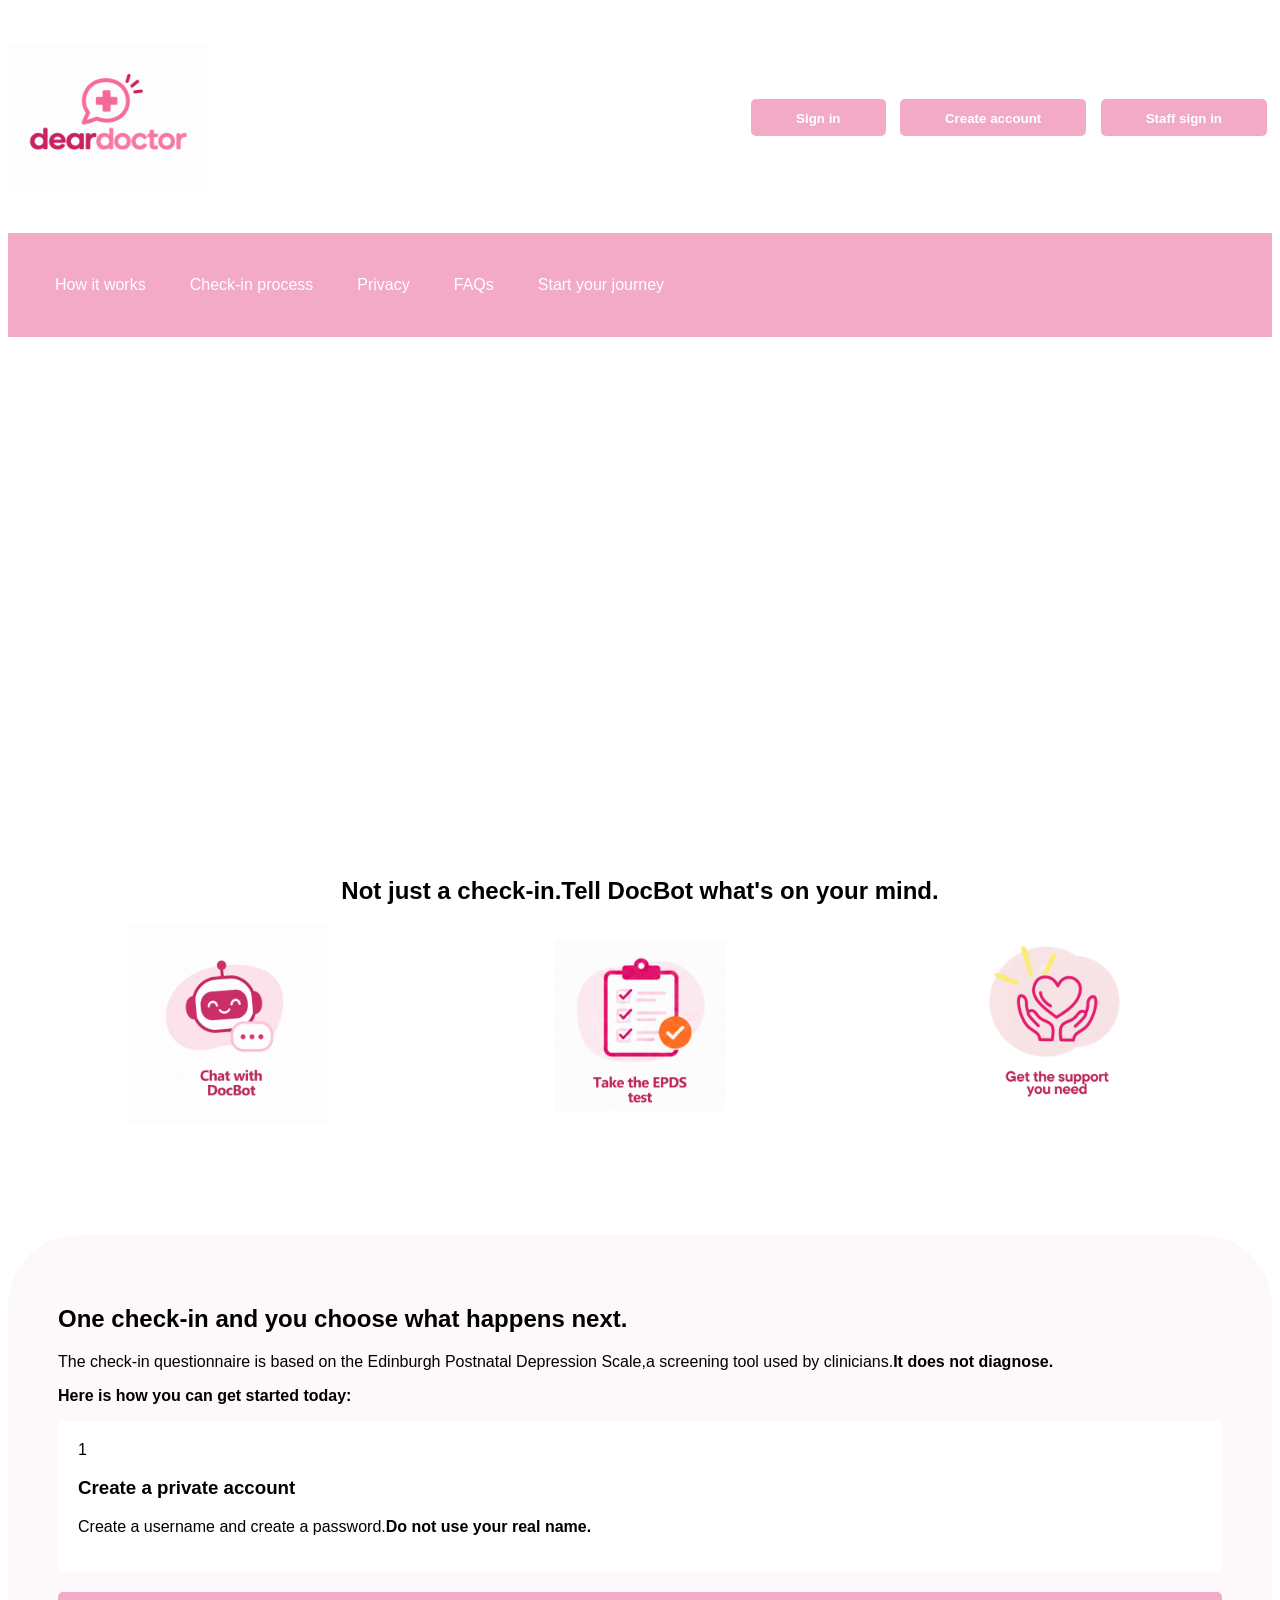
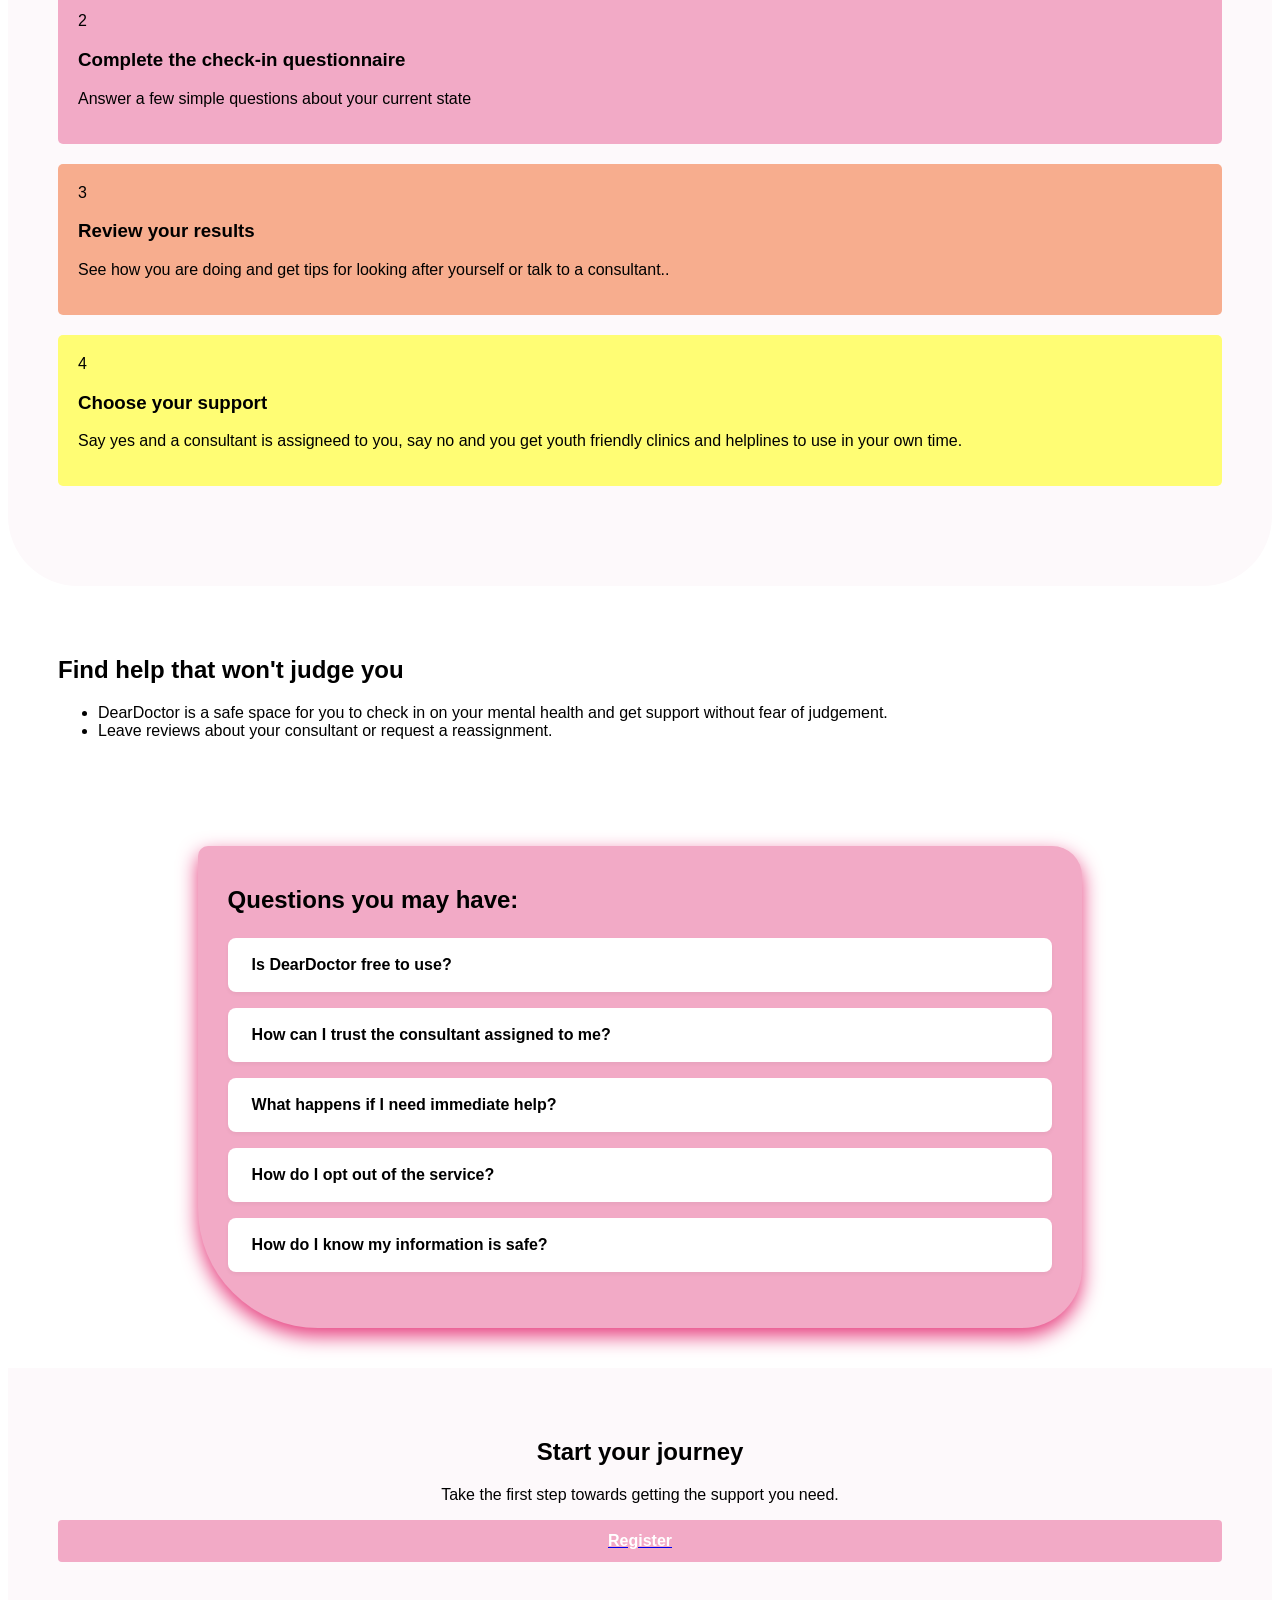
==== index.html @ 6993724a "Add DearDoctor pages and assets Co-authored-by: Copilot <223556219+Copilot@users.noreply.github.com>" ====
<!DOCTYPE html>
<html lang="en">
<head>
    <meta charset="UTF-8">
    <meta name="viewport" content="width=device-width, initial-scale=1.0">
    <title>DearDoctor</title>
    <link rel="icon" type="image/png" href="images/Favicon.png">
    <link rel="stylesheet" href="style.css">
</head>
<body>
    <header class="site-header">
            <div class="logo"><img src="images/DearDoctor%20logo.png" alt="DearDoctor"></div>
            <div class="header-auth-buttons">
                <a href="signin.html" class="nav-btn signin-button"><button class="nav-btn">Sign in</button></a>
                <a href="register.html" class="nav-btn create-account-btn"><button class="nav-btn">Create account</button></a>
                <a href="staff.html"class="nav-btn consultant-btn"><button class="nav-btn">Staff sign in</button></a>
            </div>
    <link rel="stylesheet" href="style.css">
    </header>
     <nav class="navigation-panel">
        <div class="nav-group">
            <span class="nav-category"></span>
            <div class="container">
                <a href="#how-it-works">How it works</a>
                <a href="#checkin-process">Check-in process</a>
                <a href="#privacy">Privacy</a>
                <a href="#faqs">FAQs</a>
                <a href="#help">Start your journey</a>
            </div>
        </div>
    </nav>
    <section>
        <div class="intro-flex">
         <h1>You are not alone, help us help you.</h1>
         <p style="text-align:center">Check in on how you are feeling and talk about whatever is on your mind, from sleepless nights to overwhelming feelings.</p>
        </div>
    </section>
    <section id="how-it-works" class="how-it-works">
        <h2><strong>Not just a check-in.Tell DocBot what's on your mind.</strong></h2>
    <div class="how-it-works-flex">          
      
        <div class="how-it-works-card">
            <img src="images/DocBot.png" alt="Chat with DocBot">
        </div>
        <div class="how-it-works-card">
            <img src="images/EPDS.png" alt="Results">
        </div>
        <div class="how-it-works-card">
            <img src="images/support.png" alt="Support">
        </div>
    </div>
    </section>
    <section id="checkin-process" class="checkin-process">
        <h2><strong>One check-in and you choose what happens next.</strong></h2>
        <p>The check-in questionnaire is based on the Edinburgh Postnatal Depression Scale,a screening tool used by clinicians.<strong>It does not diagnose.</strong></p>
        <p><strong>Here is how you can get started today:</strong></p>
        <div class="step-grid">
            <div class="step-card">
                <span class="step-number">1</span>
                <h3>Create a private account</h3>
                <p>Create a username and create a password.<strong>Do not use your real name.</strong></p>
            </div>
            <div class =step-card>
                <span class="step-number">2</span>
                <h3>Complete the check-in questionnaire</h3>
                <p>Answer a few simple questions about your current state</p>
            </div>
            <div class=step-card>
                <span class="step-number">3</span>
                <h3>Review your results</h3>
                <p>See how you are doing and get tips for looking after yourself or talk to a consultant..</p>
            </div>
            <div class="step-card">
                <span class="step-number">4</span>
                <h3>Choose your support</h3>
                <p>Say yes and a consultant is assigneed to you, say no and you get youth friendly clinics and helplines to use in your own time.</p>
            </div>
        </div>
    </section>
<section id="privacy" class="privacy">
    <h2><strong>Find help that won't judge you</strong></h2>
    <ul>
        <li>DearDoctor is a safe space for you to check in on your mental health and get support without fear of judgement.</li>
        <li>Leave reviews about your consultant or  request a reassignment.</li>
    </ul>
</section>
<section id="faqs" class="FAQs">
<div class="faq-section">
    <h2><strong>Questions you may have:</strong></h2>
    <details class="faq-item">
        <summary>Is DearDoctor free to use?</summary>
        <p>Yes, DearDoctor is absolutely free to use. We  strive to provide all standard features for free to ensure that financial issues do not come between you and the care you need.</p>
    </details>
    <details class="faq-item">
        <summary>How can I trust the consultant assigned to me?</summary>
        <p>All our consultants are qualified and assesed before being onboarded to the program. Their credentials are verified by both the Ministry of Health and the Counsellors and Psychologists board so you are guaranteed to receive quality help!</p>
    </details>
    <details class="faq-item">
        <summary>What happens if I need immediate help?</summary>
        <p>DearDoctor <strong>is not a crisis intervention service</strong>. For immediate help, please call  116 or your local helpline.Docbot also provides suggestions for youth friendly institutions you can visit.For ongoing support, you can reach out to your consultant once they start the communication process.</p>
    </details>
    <details class="faq-item">
        <summary>How do I opt out of the service?</summary>
        <p>You can opt out of the service at any time by deleting your account.All your information will be permanently cleared from our database.</p>
    </details>
    <details class="faq-item">
        <summary>How do I know my information is safe?</summary>
        <p>DearDoctor takes your privacy seriously. All your information is encrypted and stored securely. We adhere to strict data protection policies to ensure that your personal details remain confidential.</p>
    </details>
</div>
</section>
<div id="help" class="help">
    <h2 style="text-align:center;"><strong>Start your journey</strong></h2>
    <p style="text-align:center;">Take the first step towards getting the support you need.</p>
    <a href="register.html"><button class="signin-btn">Register</button></a>
</div>

</body>
</html>
---- style.css ----
@keyframes fade-in-up {
  from {
    opacity: 0;
    transform: translateY(50px);
  }
  to {
    opacity: 1;
    transform: translateY(0);
  }
}
body{
  font-family:"Segoe UI", Arial, Helvetica, sans-serif;
  background-color:white;
}
header{
  background-color:white;
  padding-bottom:10px;
  padding-top:10px;
  display: flex;
  max-width: 100%;
  justify-content: space-between;
  align-items: center;
  margin-bottom:5px;
}
.logo img{
  display:block;
  max-width:400px;
  max-height:200px;
  width:auto;
  height:auto;
  object-fit:contain;
}
.navigation-panel{
    display: flex;
    justify-content: space-between; 
    align-items: center;            
    background-color: #f2aac6;      
    padding: 15px 15px; 
}
.container{
    display: flex;                  
    gap: 20px; 
    margin:0;
    padding:20px;
}
.container a{
    color:white;
    text-decoration:none;
    font-size:16px;
    padding:8px 12px;
    transition:all 0.3 ease;
}
h1{
    text-align:center;
    margin-bottom:20px;
}
nav{
    align-items:center;
    margin-bottom:30px;
    justify-content:center;
}
.nav-btn{
    background-color:#f2aac6;
    color:white;
    border:none;
    padding:10px 20px;
    margin:0 5px;
    cursor:pointer;
    border-radius:5px;
    transition:all 0.3s ease;
    font-weight:bold;
}
.nav-btn:hover{
    background-color:#e63b7c;
}
.intro-flex::before{
    content: "";
    position:absolute;
    inset: 0;
    background-image: url("https://cdn.prod.website-files.com/6501eb9f2f40d2adf0ba1b02/66f6eaaa9d4dfde570c69566_iStock-1055466820-min.jpg");
    background-repeat: no-repeat;
    background-size: cover;
    background-position: center;
    opacity:0.6;
    z-index:-1;
}
.intro-flex{
    position: relative;
    isolation: isolate;
    height: 400px;
    display: flex;
    flex-direction: column;
    align-items: center;
    justify-content: center;
    text-align: center;
    color: white;
}
.how-it-works{
    background-color:white;
    padding: 20px;
    margin-bottom: 70px;
    margin-top: 70px;
}
.how-it-works h2{
    text-align:center;
    margin-bottom:20px;
}
.how-it-works-flex{
    display: flex;
    flex-wrap: wrap;
    gap: 10px;
    justify-content: space-between;
    padding:0px;
    background-color:white;
    margin-bottom:20px;
}
.how-it-works-card{
    flex: 1 1 250px;
    box-sizing: border-box;
    text-align: center;
    transition: transform 0.3s ease, box-shadow 0.3s ease;
    max-width:400px;
    height:200px;
    display:flex;
    align-items:center;
    justify-content:center;
}
.how-it-works-card img{
    display:block;
    max-width:100%;
    max-height:100%;
    object-fit:contain;
}
.how-it-works-card:hover{
    transform: translateY(-5px);
    box-shadow: 0 4px 8px rgba(0, 0, 0, 0.2);
}
.step-card{
      animation: fade-in-up linear both;
  
  /* Triggers the animation based on its visibility in the viewport */
  animation-timeline: view();
  
  /* Fine-tune exactly when the animation starts and ends */
  animation-range: entry 10% contain 40%;
}
.step-grid .step-card:nth-child(1){
    background-color: white;
    padding: 20px;
    margin-bottom: 20px;
    border-radius: 5px;

}
.step-grid .step-card:nth-child(2){
    background-color: #f2aac6;
    padding: 20px;
    margin-bottom: 20px;
    border-radius: 5px;
}
.step-grid .step-card:nth-child(3){
    background-color: #f2622380;
    padding: 20px;
    margin-bottom: 20px;
    border-radius: 5px;
}
.step-grid .step-card:nth-child(4){
    background-color: #FFFD74;
    padding: 20px;
    margin-bottom: 50px;
    border-radius: 5px;
}
.help button{
    display:block;
    margin:0 auto;
}
.help{
    background-color:#fdf9fb;
    padding:50px;
    border-radius:0px;
}
.checkin-process{
    background-color:#fdf9fb;
    padding:50px;
    border-radius:70px;
}
.privacy{
    background-color:white;
    padding:50px;
    border-radius:0px;
}


/* The big pink container background */
.faq-section {
  background-color:  #f2aac6; /* Adjust to match your exact pink shade */
  padding: 40px 30px;
  border-radius: 10px 30px 60px 120px;
  margin: 40px auto;
  width: 70%;
  box-sizing: border-box;
  box-shadow:0 8px 20px #e63b7c;
  transition: transform 0.3s ease, box-shadow 0.3s ease;
}

.faq-section h2 {
  margin-top: 0;
  margin-bottom: 24px;
}
.faq-section:hover{
    transform: translateY(-5px);
    box-shadow:0 8px 20px #e63b7c;
}


.faq-item {
  background: #ffffff;
  border-radius: 8px;
  margin-bottom: 16px;
  box-shadow: 0 2px 4px rgba(0, 0, 0, 0.05);
  overflow: hidden;
  transition: all 0.3s ease;
}

.faq-item summary {
  padding: 18px 24px;
  font-weight: 600;
  font-size: 1rem;
  cursor: pointer;
  list-style: none; /* Hides default triangle arrow */
  display: flex;
  justify-content: space-between;
  align-items: center;
}

/* Hide default browser marker for summary across browsers */
.faq-item summary::-webkit-details-marker {
  display: none;
}

/* Plus/Cross icon styling */
.faq-item .icon {
  font-size: 1.2rem;
  font-weight: bold;
  transition: transform 0.3s ease;
}

.faq-item[open] .icon {
  transform: rotate(45deg);
}

.faq-item p {
  padding: 0 24px 18px 24px;
  margin: 0;
  font-size: 0.95rem;
  line-height: 1.5;
}
.signin-btn,
button.create-account-btn {
    width: 100%;
    padding: 12px;
    background-color: #f2aac6; /* matching your brand pink */
    color: white;
    border: none;
    border-radius: 4px;
    font-size: 16px;
    font-weight: bold;
    cursor: pointer;
    margin-top: 10px;
}

.signin-btn:hover,
button.create-account-btn:hover {
    background-color: #e63b7c;
}
---- style.css ----
@keyframes fade-in-up {
  from {
    opacity: 0;
    transform: translateY(50px);
  }
  to {
    opacity: 1;
    transform: translateY(0);
  }
}
body{
  font-family:"Segoe UI", Arial, Helvetica, sans-serif;
  background-color:white;
}
header{
  background-color:white;
  padding-bottom:10px;
  padding-top:10px;
  display: flex;
  max-width: 100%;
  justify-content: space-between;
  align-items: center;
  margin-bottom:5px;
}
.logo img{
  display:block;
  max-width:400px;
  max-height:200px;
  width:auto;
  height:auto;
  object-fit:contain;
}
.navigation-panel{
    display: flex;
    justify-content: space-between; 
    align-items: center;            
    background-color: #f2aac6;      
    padding: 15px 15px; 
}
.container{
    display: flex;                  
    gap: 20px; 
    margin:0;
    padding:20px;
}
.container a{
    color:white;
    text-decoration:none;
    font-size:16px;
    padding:8px 12px;
    transition:all 0.3 ease;
}
h1{
    text-align:center;
    margin-bottom:20px;
}
nav{
    align-items:center;
    margin-bottom:30px;
    justify-content:center;
}
.nav-btn{
    background-color:#f2aac6;
    color:white;
    border:none;
    padding:10px 20px;
    margin:0 5px;
    cursor:pointer;
    border-radius:5px;
    transition:all 0.3s ease;
    font-weight:bold;
}
.nav-btn:hover{
    background-color:#e63b7c;
}
.intro-flex::before{
    content: "";
    position:absolute;
    inset: 0;
    background-image: url("https://cdn.prod.website-files.com/6501eb9f2f40d2adf0ba1b02/66f6eaaa9d4dfde570c69566_iStock-1055466820-min.jpg");
    background-repeat: no-repeat;
    background-size: cover;
    background-position: center;
    opacity:0.6;
    z-index:-1;
}
.intro-flex{
    position: relative;
    isolation: isolate;
    height: 400px;
    display: flex;
    flex-direction: column;
    align-items: center;
    justify-content: center;
    text-align: center;
    color: white;
}
.how-it-works{
    background-color:white;
    padding: 20px;
    margin-bottom: 70px;
    margin-top: 70px;
}
.how-it-works h2{
    text-align:center;
    margin-bottom:20px;
}
.how-it-works-flex{
    display: flex;
    flex-wrap: wrap;
    gap: 10px;
    justify-content: space-between;
    padding:0px;
    background-color:white;
    margin-bottom:20px;
}
.how-it-works-card{
    flex: 1 1 250px;
    box-sizing: border-box;
    text-align: center;
    transition: transform 0.3s ease, box-shadow 0.3s ease;
    max-width:400px;
    height:200px;
    display:flex;
    align-items:center;
    justify-content:center;
}
.how-it-works-card img{
    display:block;
    max-width:100%;
    max-height:100%;
    object-fit:contain;
}
.how-it-works-card:hover{
    transform: translateY(-5px);
    box-shadow: 0 4px 8px rgba(0, 0, 0, 0.2);
}
.step-card{
      animation: fade-in-up linear both;
  
  /* Triggers the animation based on its visibility in the viewport */
  animation-timeline: view();
  
  /* Fine-tune exactly when the animation starts and ends */
  animation-range: entry 10% contain 40%;
}
.step-grid .step-card:nth-child(1){
    background-color: white;
    padding: 20px;
    margin-bottom: 20px;
    border-radius: 5px;

}
.step-grid .step-card:nth-child(2){
    background-color: #f2aac6;
    padding: 20px;
    margin-bottom: 20px;
    border-radius: 5px;
}
.step-grid .step-card:nth-child(3){
    background-color: #f2622380;
    padding: 20px;
    margin-bottom: 20px;
    border-radius: 5px;
}
.step-grid .step-card:nth-child(4){
    background-color: #FFFD74;
    padding: 20px;
    margin-bottom: 50px;
    border-radius: 5px;
}
.help button{
    display:block;
    margin:0 auto;
}
.help{
    background-color:#fdf9fb;
    padding:50px;
    border-radius:0px;
}
.checkin-process{
    background-color:#fdf9fb;
    padding:50px;
    border-radius:70px;
}
.privacy{
    background-color:white;
    padding:50px;
    border-radius:0px;
}


/* The big pink container background */
.faq-section {
  background-color:  #f2aac6; /* Adjust to match your exact pink shade */
  padding: 40px 30px;
  border-radius: 10px 30px 60px 120px;
  margin: 40px auto;
  width: 70%;
  box-sizing: border-box;
  box-shadow:0 8px 20px #e63b7c;
  transition: transform 0.3s ease, box-shadow 0.3s ease;
}

.faq-section h2 {
  margin-top: 0;
  margin-bottom: 24px;
}
.faq-section:hover{
    transform: translateY(-5px);
    box-shadow:0 8px 20px #e63b7c;
}


.faq-item {
  background: #ffffff;
  border-radius: 8px;
  margin-bottom: 16px;
  box-shadow: 0 2px 4px rgba(0, 0, 0, 0.05);
  overflow: hidden;
  transition: all 0.3s ease;
}

.faq-item summary {
  padding: 18px 24px;
  font-weight: 600;
  font-size: 1rem;
  cursor: pointer;
  list-style: none; /* Hides default triangle arrow */
  display: flex;
  justify-content: space-between;
  align-items: center;
}

/* Hide default browser marker for summary across browsers */
.faq-item summary::-webkit-details-marker {
  display: none;
}

/* Plus/Cross icon styling */
.faq-item .icon {
  font-size: 1.2rem;
  font-weight: bold;
  transition: transform 0.3s ease;
}

.faq-item[open] .icon {
  transform: rotate(45deg);
}

.faq-item p {
  padding: 0 24px 18px 24px;
  margin: 0;
  font-size: 0.95rem;
  line-height: 1.5;
}
.signin-btn,
button.create-account-btn {
    width: 100%;
    padding: 12px;
    background-color: #f2aac6; /* matching your brand pink */
    color: white;
    border: none;
    border-radius: 4px;
    font-size: 16px;
    font-weight: bold;
    cursor: pointer;
    margin-top: 10px;
}

.signin-btn:hover,
button.create-account-btn:hover {
    background-color: #e63b7c;
}
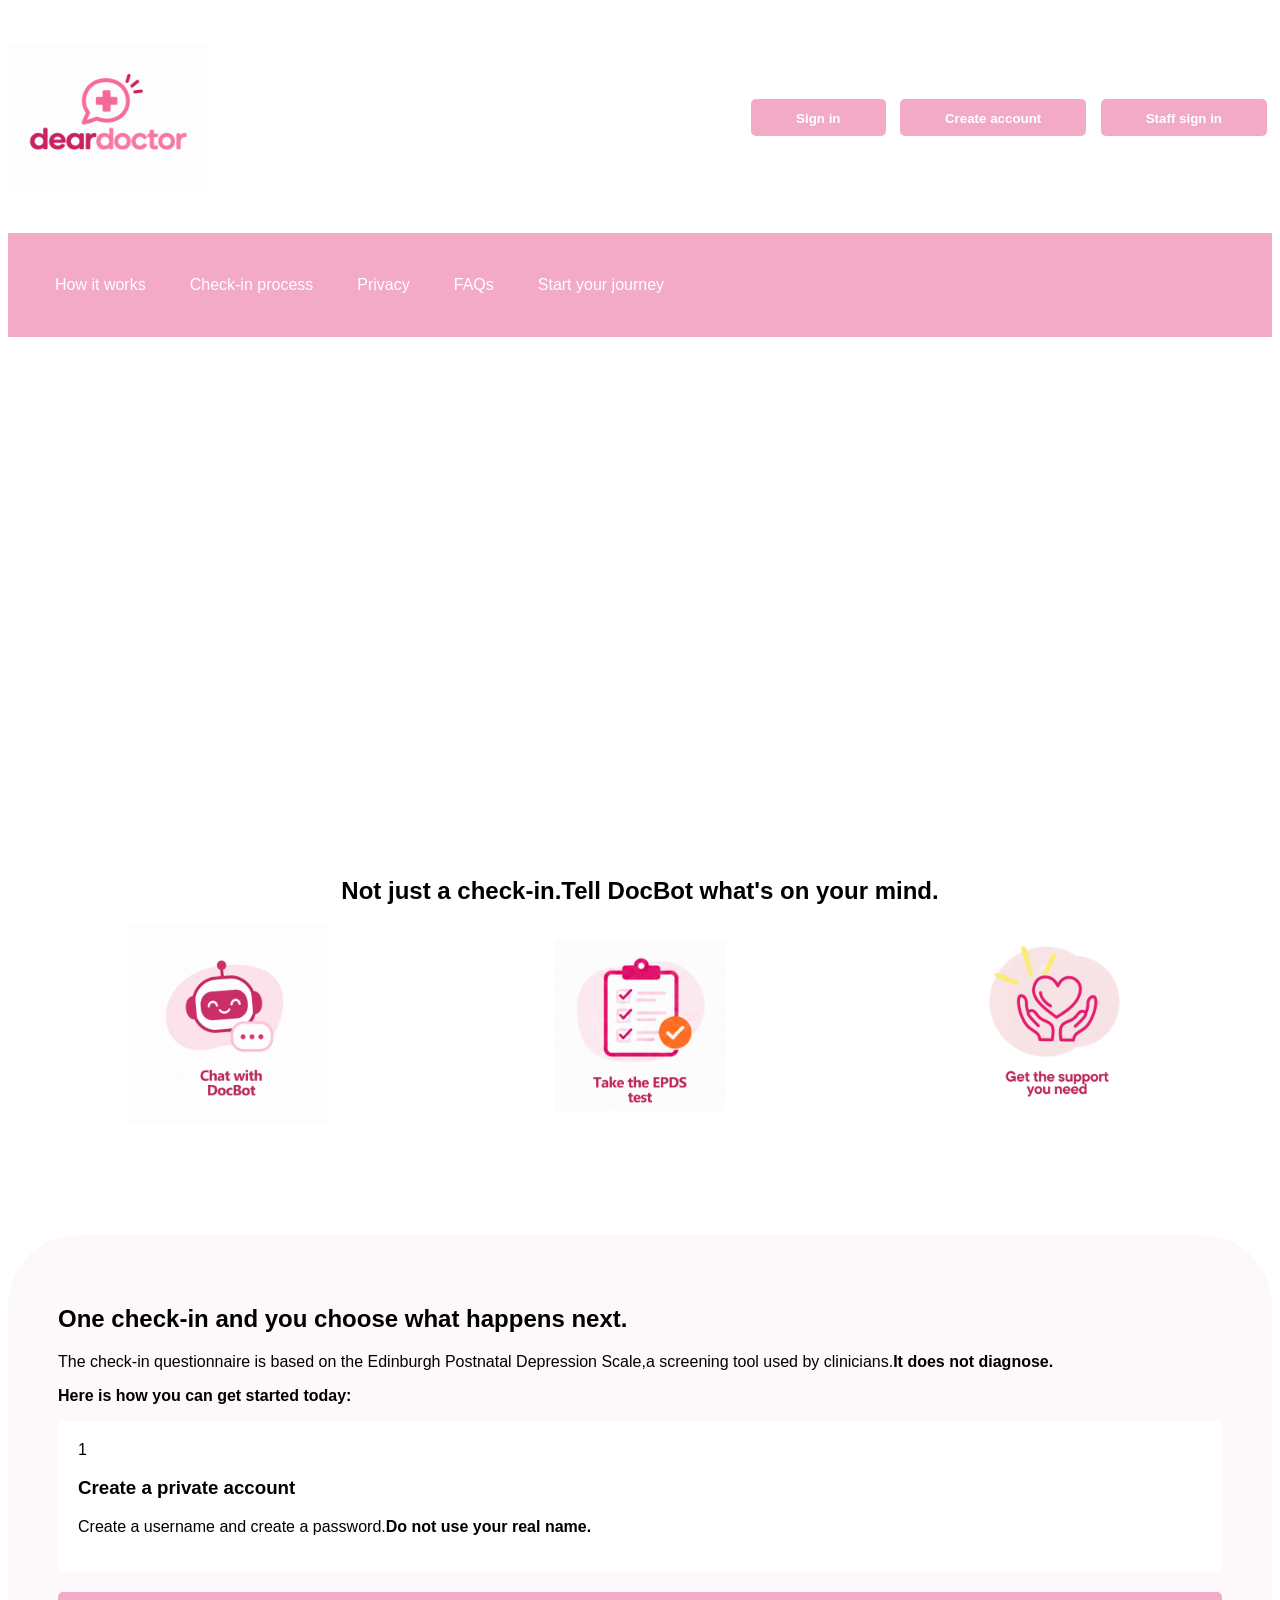
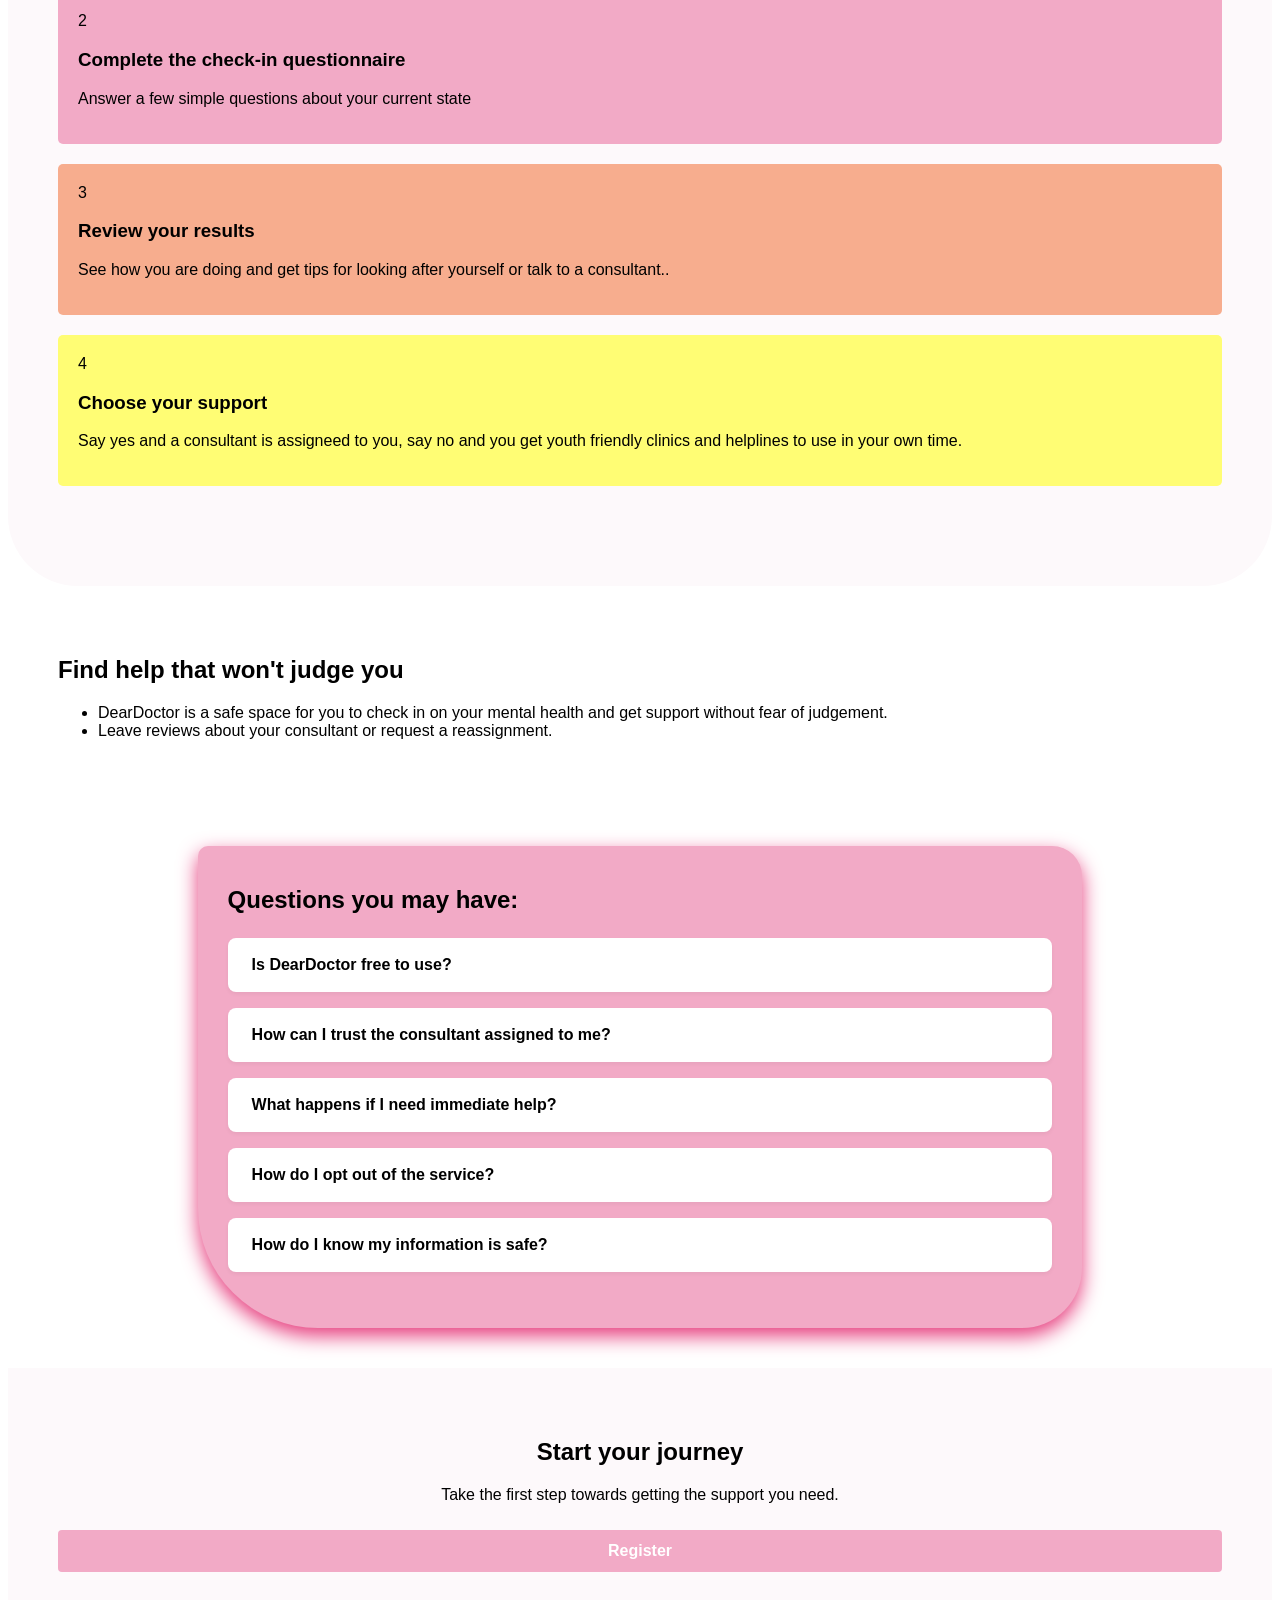
==== commit 3df1d6d4: "Initial commit:website and backend setup" ====
--- a/index.html
+++ b/index.html
@@ -112,7 +112,7 @@
 <div id="help" class="help">
     <h2 style="text-align:center;"><strong>Start your journey</strong></h2>
     <p style="text-align:center;">Take the first step towards getting the support you need.</p>
-    <a href="register.html"><button class="signin-btn">Register</button></a>
+    <a class="register-link" href="register.html"><button class="signin-btn">Register</button></a>
 </div>
 
 </body>
--- a/style.css
+++ b/style.css
@@ -169,10 +169,8 @@
     margin-bottom: 50px;
     border-radius: 5px;
 }
-.help button{
-    display:block;
-    margin:0 auto;
-}
+
+
 .help{
     background-color:#fdf9fb;
     padding:50px;
@@ -272,3 +270,7 @@
 button.create-account-btn:hover {
     background-color: #e63b7c;
 }
+
+
+
+/* ---------- Tokens ---------- */
--- a/style.css
+++ b/style.css
@@ -169,10 +169,8 @@
     margin-bottom: 50px;
     border-radius: 5px;
 }
-.help button{
-    display:block;
-    margin:0 auto;
-}
+
+
 .help{
     background-color:#fdf9fb;
     padding:50px;
@@ -272,3 +270,7 @@
 button.create-account-btn:hover {
     background-color: #e63b7c;
 }
+
+
+
+/* ---------- Tokens ---------- */
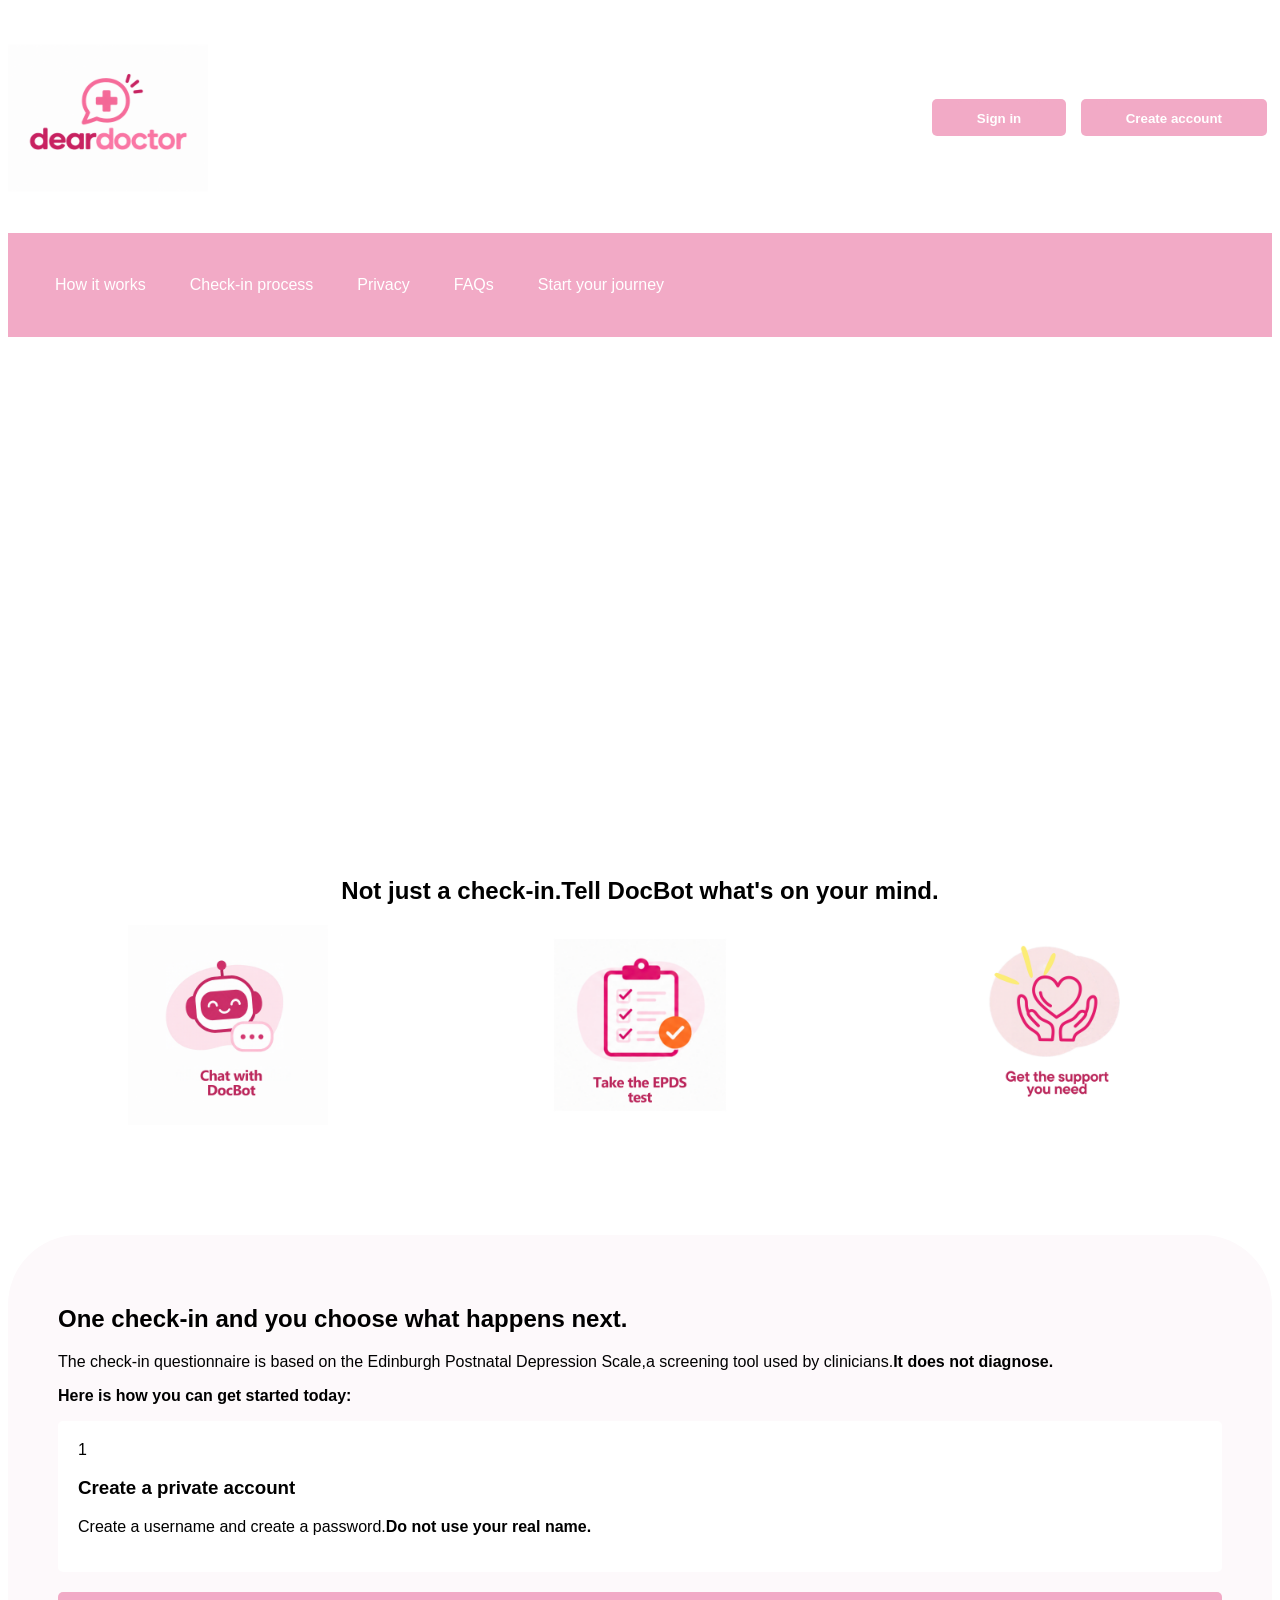
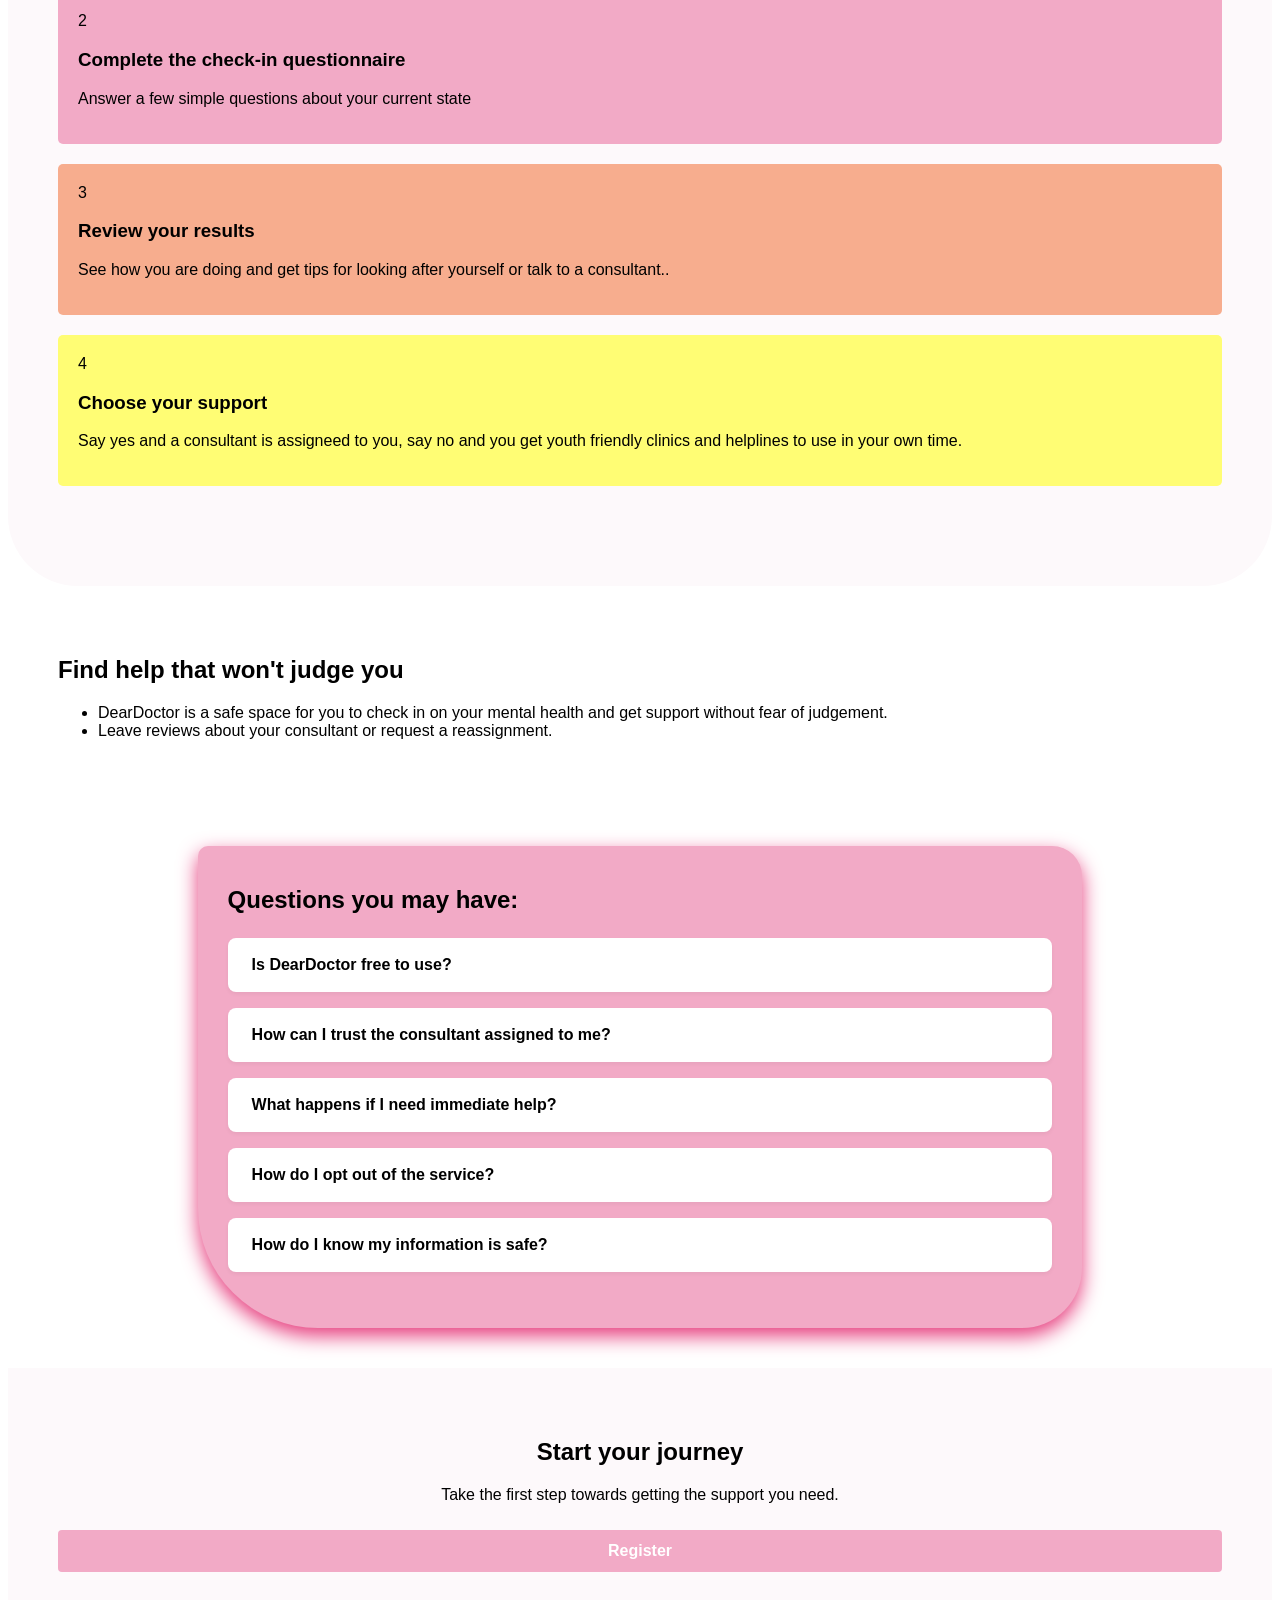
==== commit 16d1ef79: "Creting the main chatbot loop" ====
--- a/index.html
+++ b/index.html
@@ -13,7 +13,6 @@
             <div class="header-auth-buttons">
                 <a href="signin.html" class="nav-btn signin-button"><button class="nav-btn">Sign in</button></a>
                 <a href="register.html" class="nav-btn create-account-btn"><button class="nav-btn">Create account</button></a>
-                <a href="staff.html"class="nav-btn consultant-btn"><button class="nav-btn">Staff sign in</button></a>
             </div>
     <link rel="stylesheet" href="style.css">
     </header>
--- a/style.css
+++ b/style.css
@@ -270,7 +270,146 @@
 button.create-account-btn:hover {
     background-color: #e63b7c;
 }
-
-
-
-/* ---------- Tokens ---------- */
+.form-error {
+  margin: 0 0 16px;
+  padding: 10px 12px;
+  border-radius: 4px;
+  background: #fdecee;
+  color: #8a1230;
+  font-size: 14px;
+}
+.form-error[hidden] { display: none; }
+.signin-btn:disabled { opacity: .6; cursor: not-allowed; }
+.welcome-container{
+    padding-top:5px;
+}
+.logo-container {
+            margin-top: 5px;
+            margin-bottom: 5px;
+            text-align: left;
+            display: flex;
+            align-items: left;
+        }
+
+        .logo-container img {
+            width: 150px;
+        }
+
+.input-group {
+            margin-bottom: 16px;
+        }
+
+        .input-group label {
+            display: block;
+            margin-bottom: 6px;
+            font-size: 14px;
+            color: #555555;
+        }
+
+        .input-group input {
+            width: 100%;
+            padding: 10px 12px;
+            border: 1px solid #cccccc;
+            border-radius: 4px;
+            font-size: 14px;
+            box-sizing: border-box;
+        }
+
+        .input-group input:focus {
+            border-color: #ff477e; 
+            outline: none;
+        }
+        .consent-section {
+            margin-top: 20px;
+        }
+
+.notice-section{
+        display:grid;
+        border-radius:16px;
+      }
+      .notice{
+        background:#f4f6f8;
+        font-weight: 700;
+        font-size: 14px;
+        padding: 20px;
+        border-radius:16px;
+      }
+.close-btn{
+     background-color:#f2aac6;
+     color:white;
+     border:none;
+     padding:10px 20px;
+     margin:0 5px;
+     cursor:pointer;
+     border-radius:5px;
+     transition:all 0.3s ease;
+     font-weight:bold;
+     }
+    .close-btn:hover{
+        background-color:#e63b7c;
+    }
+:root { --radius-pill: 999px; }
+
+.consultant-page { display: flex; flex-direction: column; gap: 16px; }
+.account-bar { display: flex; align-items: center; justify-content: space-between; gap: 16px; width: 100%; }
+.account-title { margin: 0; text-align: left; }
+.account-actions { display: flex; gap: 10px; align-items: center; }
+
+.case-section { display: grid; grid-template-columns: repeat(2, 1fr); gap: 12px; }
+.case-count {
+  background: #f4f6f8; border-radius: 16px; padding: 18px;
+  text-align: center; box-shadow: 0 2px 10px rgb(218, 212, 212);
+}
+.case-label { display: block; color: #555; margin-bottom: 6px; }
+.case-value { color: #111; font-size: 1.6rem; }
+.sort-note { color: #555; font-size: 0.85rem; margin: 0; }
+
+/* Notices */
+.notice {
+  display: flex; align-items: center; justify-content: space-between; gap: 12px;
+  background: #f4f6f8; font-weight: 700; font-size: 14px; padding: 16px 20px;
+  border-radius: 16px; margin-bottom: 8px;
+  transition: opacity .4s ease, transform .4s ease;
+}
+.notice.fade-out { opacity: 0; transform: translateY(-20px); }
+.close-btn { background: none; border: 0; font-weight: 700; cursor: pointer; }
+
+/* Risk filter chips */
+.filters { 
+  display: flex; 
+  justify-content:flex-start;
+  align-items:center; 
+  gap: 8px; 
+}
+.chip {padding: 9px 20px; border-radius: 999px;font-size: 15px; font-weight: 600;cursor: pointer; border: 1px solid transparent;transition: .2s ease;}
+.chip-all { background: #fff0f5;color: #a83265; border-color: #f5c6d8; }
+.high-chip  { 
+    background: #fee2e2;
+    color: #b91c1c;
+    border-color: #fca5a5;
+ }
+.medium-chip { background: #ffedd5; color: #c2410c; border-color: #fdba74; }
+.low-chip     { background: #dcfce7; color: #15803d; border-color: #86efac; }
+.chip.active  { font-weight: 700; outline: 2px solid currentColor; outline-offset: 2px; }
+.chip:focus-visible { outline: 3px solid #444; outline-offset: 2px; }
+
+/* Case cards */
+.cases-grid { display: grid; grid-template-columns: repeat(2, 1fr); gap: 20px; list-style: none; padding: 0; margin: 8px 0 40px; }
+.case-card {
+  background: #f4f6f8; border-radius: 16px; padding: 22px 24px;
+  display: flex; justify-content: space-between; align-items: center;
+  text-decoration: none; color: inherit; transition: transform .1s;
+}
+.case-card:hover { transform: translateY(-2px); }
+.case-info { display: flex; flex-direction: column; gap: 6px; min-width: 0; }
+.case-header-row { display: flex; align-items: center; gap: 10px; }
+.case-id { font-weight: 700; font-size: 1.05rem; }
+.badge { font-size: .75rem; font-weight: 600; padding: 3px 10px; border-radius: var(--radius-pill); }
+.badge.high   { background: #fde8e8; color: #9b1c1c; }
+.badge.medium { background: #fef08a; color: #713f12; }
+.badge.low    { background: #def7ec; color: #03543f; }
+.case-subtitle { font-size: .95rem; color: #111; }
+.case-date { font-size: .85rem; color: #555; }
+.arrow-icon { font-size: 1.4rem; font-weight: 700; color: #111; }
+
+@media (max-width: 640px) { .cases-grid { grid-template-columns: 1fr; } }
--- a/style.css
+++ b/style.css
@@ -270,7 +270,146 @@
 button.create-account-btn:hover {
     background-color: #e63b7c;
 }
-
-
-
-/* ---------- Tokens ---------- */
+.form-error {
+  margin: 0 0 16px;
+  padding: 10px 12px;
+  border-radius: 4px;
+  background: #fdecee;
+  color: #8a1230;
+  font-size: 14px;
+}
+.form-error[hidden] { display: none; }
+.signin-btn:disabled { opacity: .6; cursor: not-allowed; }
+.welcome-container{
+    padding-top:5px;
+}
+.logo-container {
+            margin-top: 5px;
+            margin-bottom: 5px;
+            text-align: left;
+            display: flex;
+            align-items: left;
+        }
+
+        .logo-container img {
+            width: 150px;
+        }
+
+.input-group {
+            margin-bottom: 16px;
+        }
+
+        .input-group label {
+            display: block;
+            margin-bottom: 6px;
+            font-size: 14px;
+            color: #555555;
+        }
+
+        .input-group input {
+            width: 100%;
+            padding: 10px 12px;
+            border: 1px solid #cccccc;
+            border-radius: 4px;
+            font-size: 14px;
+            box-sizing: border-box;
+        }
+
+        .input-group input:focus {
+            border-color: #ff477e; 
+            outline: none;
+        }
+        .consent-section {
+            margin-top: 20px;
+        }
+
+.notice-section{
+        display:grid;
+        border-radius:16px;
+      }
+      .notice{
+        background:#f4f6f8;
+        font-weight: 700;
+        font-size: 14px;
+        padding: 20px;
+        border-radius:16px;
+      }
+.close-btn{
+     background-color:#f2aac6;
+     color:white;
+     border:none;
+     padding:10px 20px;
+     margin:0 5px;
+     cursor:pointer;
+     border-radius:5px;
+     transition:all 0.3s ease;
+     font-weight:bold;
+     }
+    .close-btn:hover{
+        background-color:#e63b7c;
+    }
+:root { --radius-pill: 999px; }
+
+.consultant-page { display: flex; flex-direction: column; gap: 16px; }
+.account-bar { display: flex; align-items: center; justify-content: space-between; gap: 16px; width: 100%; }
+.account-title { margin: 0; text-align: left; }
+.account-actions { display: flex; gap: 10px; align-items: center; }
+
+.case-section { display: grid; grid-template-columns: repeat(2, 1fr); gap: 12px; }
+.case-count {
+  background: #f4f6f8; border-radius: 16px; padding: 18px;
+  text-align: center; box-shadow: 0 2px 10px rgb(218, 212, 212);
+}
+.case-label { display: block; color: #555; margin-bottom: 6px; }
+.case-value { color: #111; font-size: 1.6rem; }
+.sort-note { color: #555; font-size: 0.85rem; margin: 0; }
+
+/* Notices */
+.notice {
+  display: flex; align-items: center; justify-content: space-between; gap: 12px;
+  background: #f4f6f8; font-weight: 700; font-size: 14px; padding: 16px 20px;
+  border-radius: 16px; margin-bottom: 8px;
+  transition: opacity .4s ease, transform .4s ease;
+}
+.notice.fade-out { opacity: 0; transform: translateY(-20px); }
+.close-btn { background: none; border: 0; font-weight: 700; cursor: pointer; }
+
+/* Risk filter chips */
+.filters { 
+  display: flex; 
+  justify-content:flex-start;
+  align-items:center; 
+  gap: 8px; 
+}
+.chip {padding: 9px 20px; border-radius: 999px;font-size: 15px; font-weight: 600;cursor: pointer; border: 1px solid transparent;transition: .2s ease;}
+.chip-all { background: #fff0f5;color: #a83265; border-color: #f5c6d8; }
+.high-chip  { 
+    background: #fee2e2;
+    color: #b91c1c;
+    border-color: #fca5a5;
+ }
+.medium-chip { background: #ffedd5; color: #c2410c; border-color: #fdba74; }
+.low-chip     { background: #dcfce7; color: #15803d; border-color: #86efac; }
+.chip.active  { font-weight: 700; outline: 2px solid currentColor; outline-offset: 2px; }
+.chip:focus-visible { outline: 3px solid #444; outline-offset: 2px; }
+
+/* Case cards */
+.cases-grid { display: grid; grid-template-columns: repeat(2, 1fr); gap: 20px; list-style: none; padding: 0; margin: 8px 0 40px; }
+.case-card {
+  background: #f4f6f8; border-radius: 16px; padding: 22px 24px;
+  display: flex; justify-content: space-between; align-items: center;
+  text-decoration: none; color: inherit; transition: transform .1s;
+}
+.case-card:hover { transform: translateY(-2px); }
+.case-info { display: flex; flex-direction: column; gap: 6px; min-width: 0; }
+.case-header-row { display: flex; align-items: center; gap: 10px; }
+.case-id { font-weight: 700; font-size: 1.05rem; }
+.badge { font-size: .75rem; font-weight: 600; padding: 3px 10px; border-radius: var(--radius-pill); }
+.badge.high   { background: #fde8e8; color: #9b1c1c; }
+.badge.medium { background: #fef08a; color: #713f12; }
+.badge.low    { background: #def7ec; color: #03543f; }
+.case-subtitle { font-size: .95rem; color: #111; }
+.case-date { font-size: .85rem; color: #555; }
+.arrow-icon { font-size: 1.4rem; font-weight: 700; color: #111; }
+
+@media (max-width: 640px) { .cases-grid { grid-template-columns: 1fr; } }
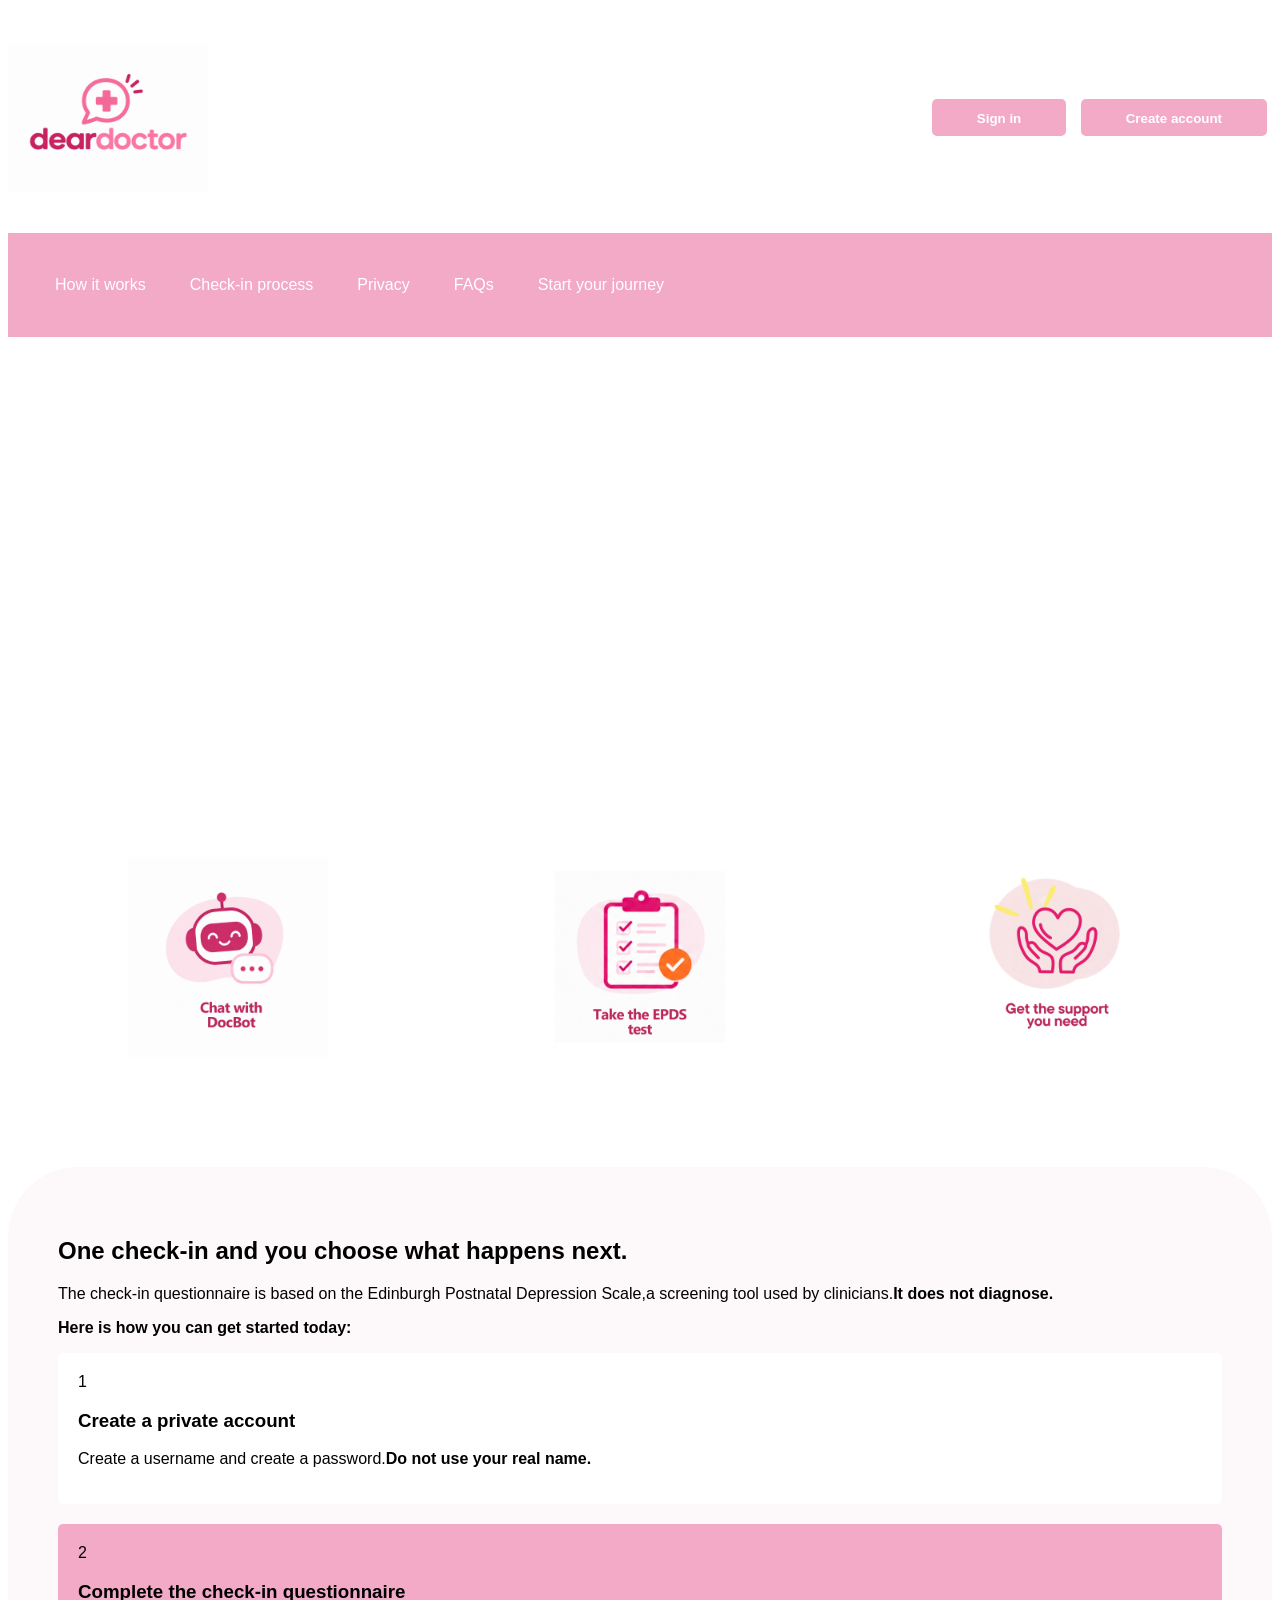
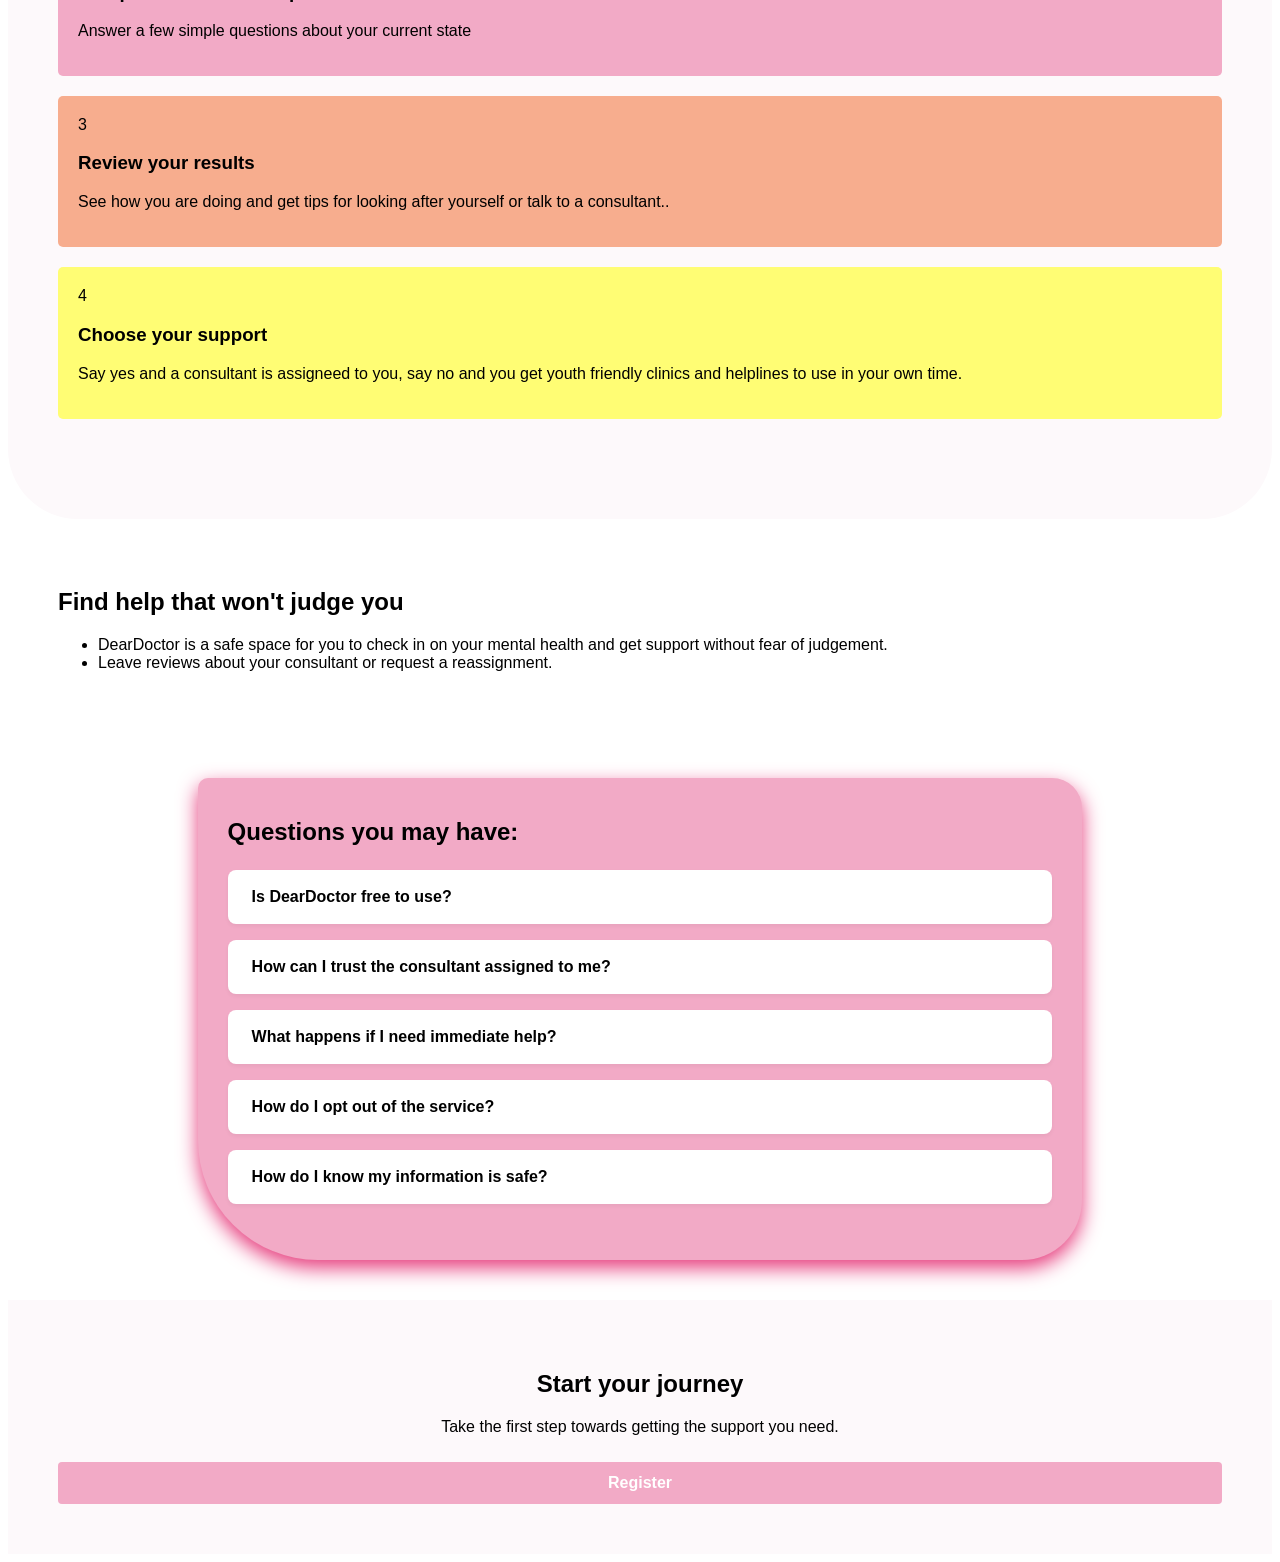
==== commit c0bd2e38: "Add account deletion for mother" ====
--- a/index.html
+++ b/index.html
@@ -35,7 +35,6 @@
         </div>
     </section>
     <section id="how-it-works" class="how-it-works">
-        <h2><strong>Not just a check-in.Tell DocBot what's on your mind.</strong></h2>
     <div class="how-it-works-flex">          
       
         <div class="how-it-works-card">
